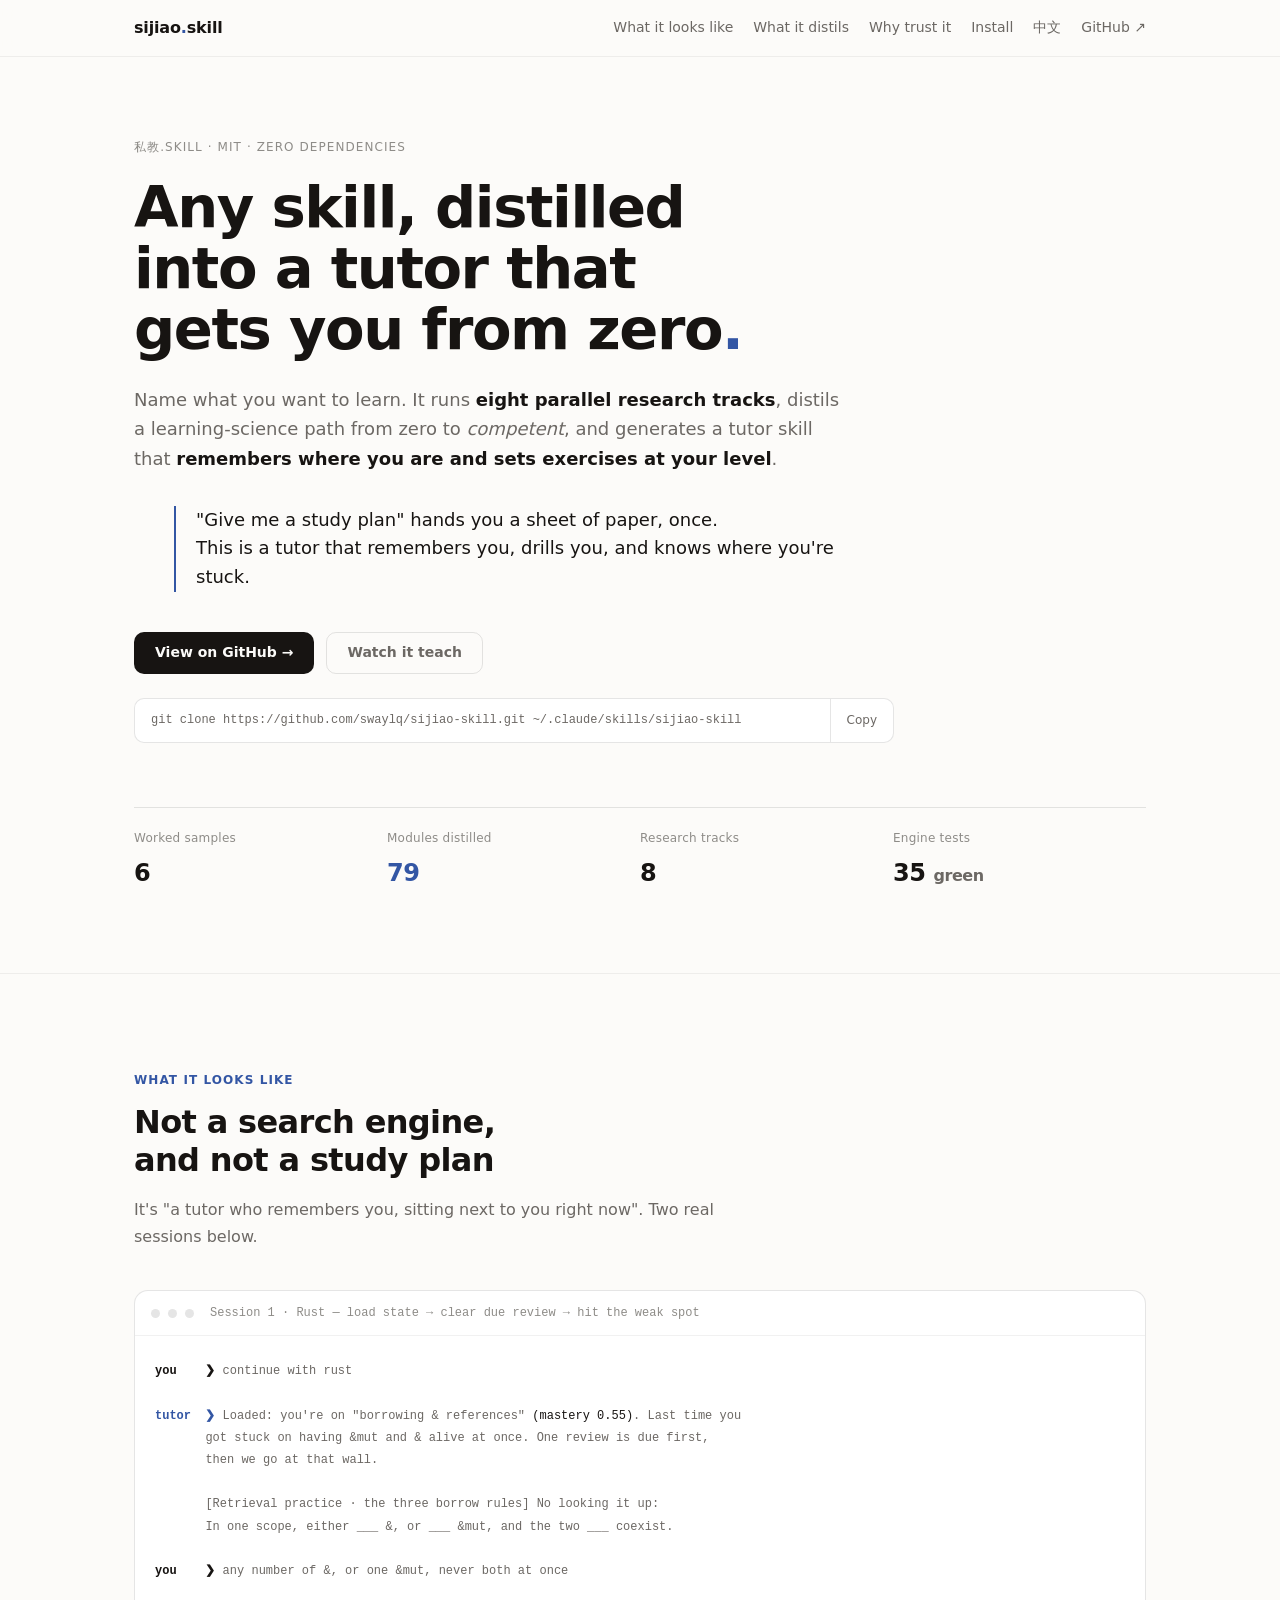
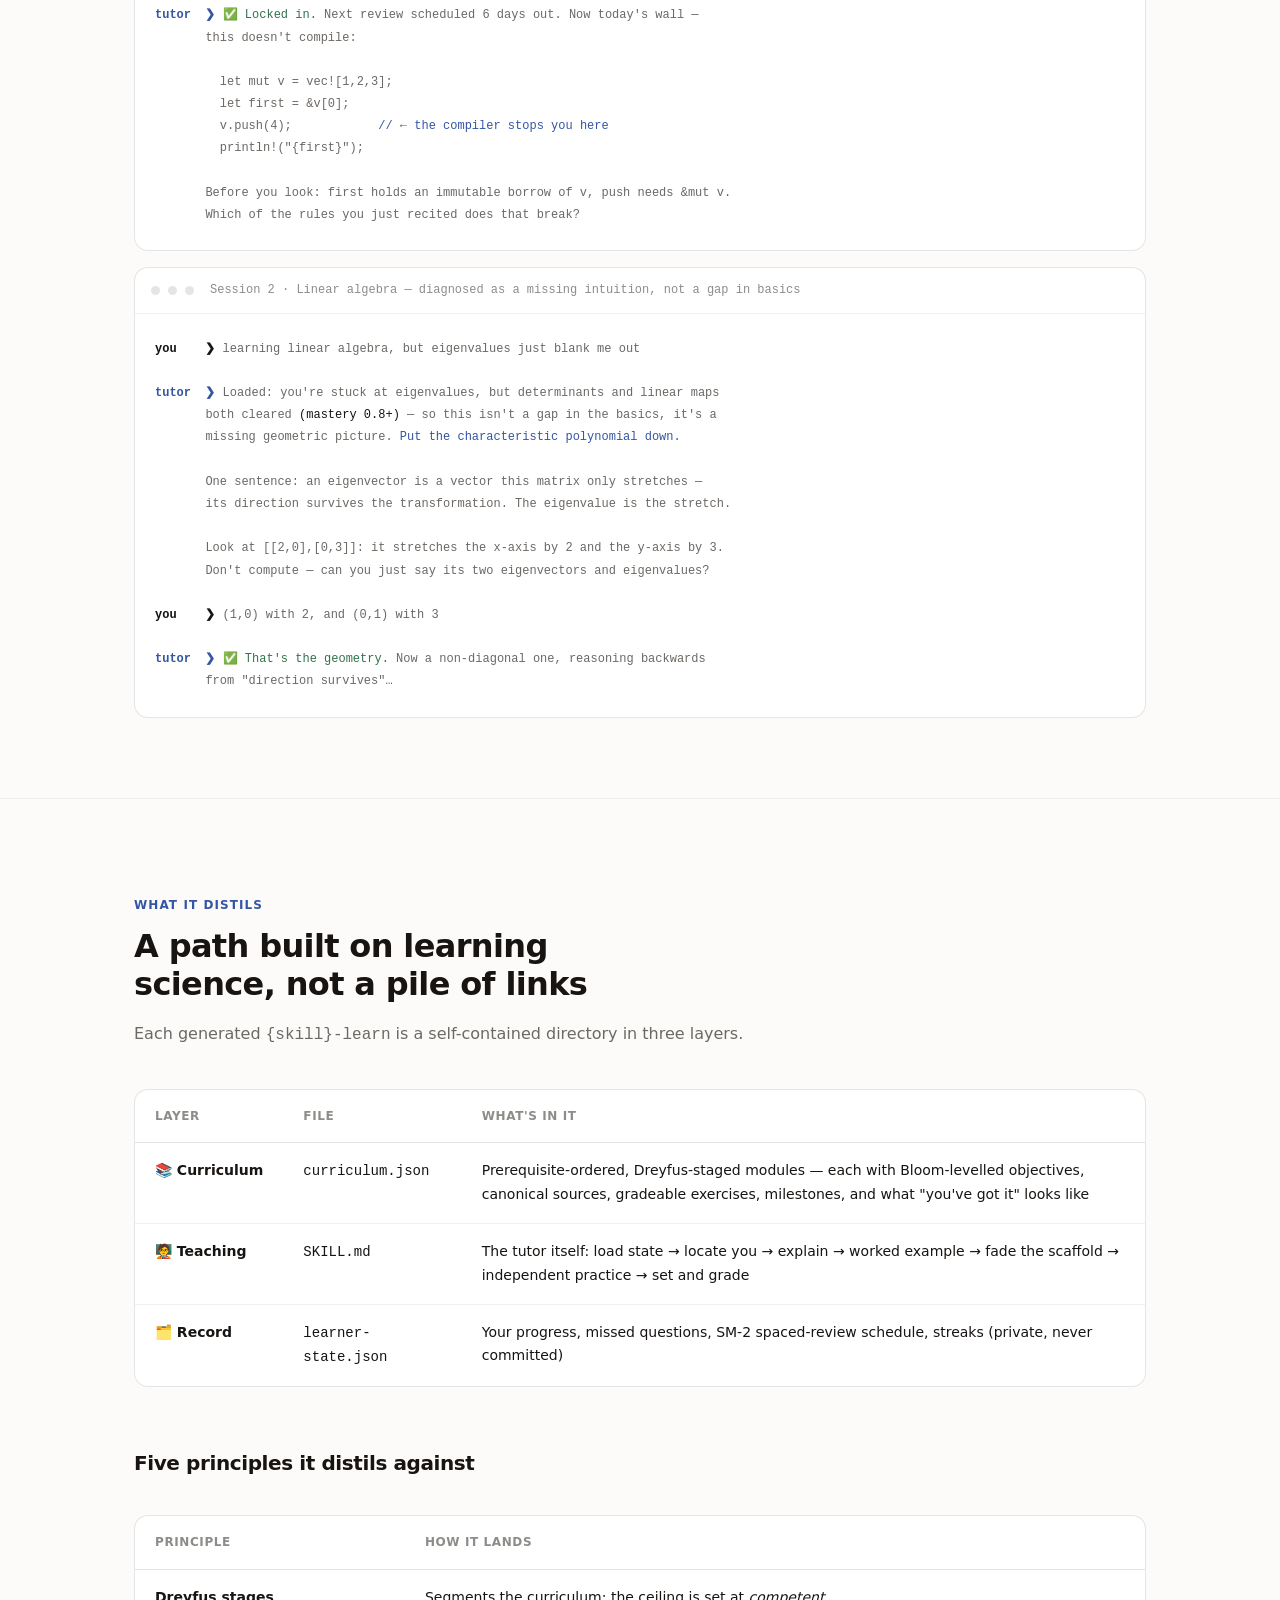
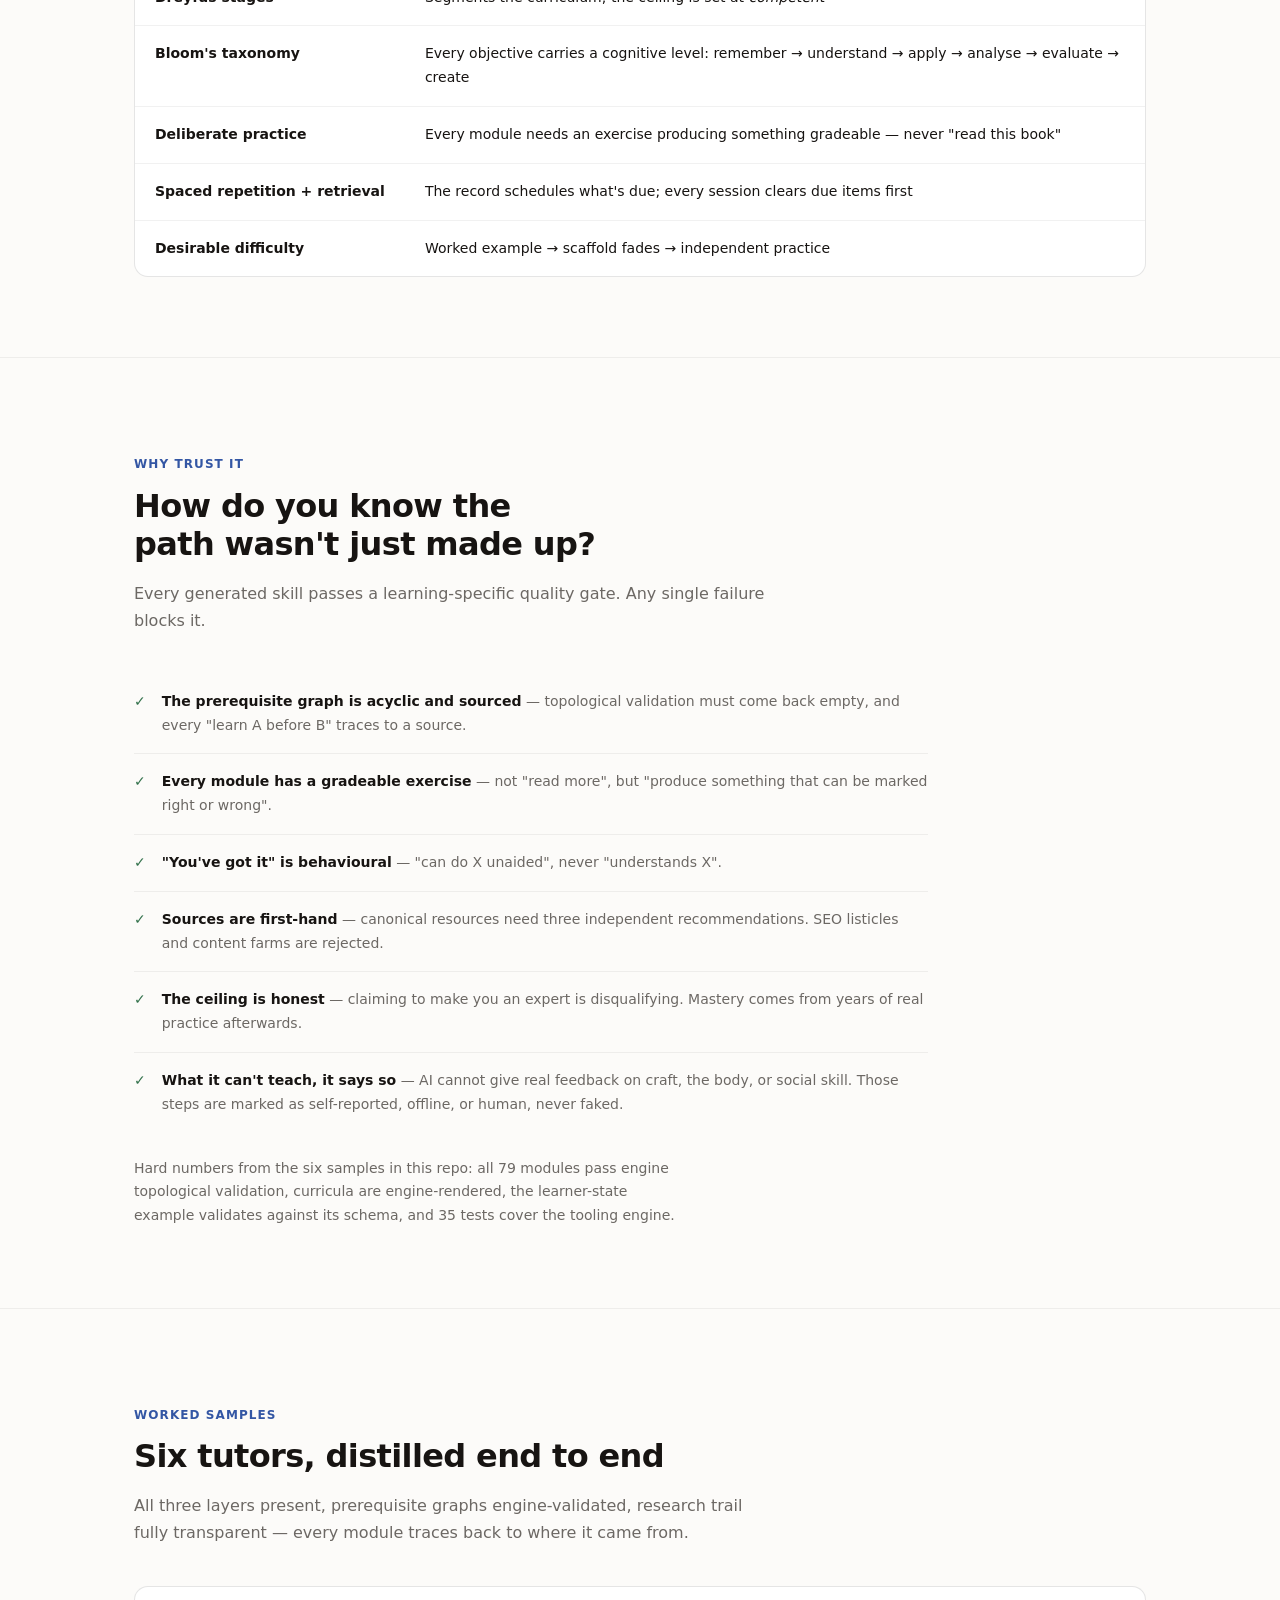
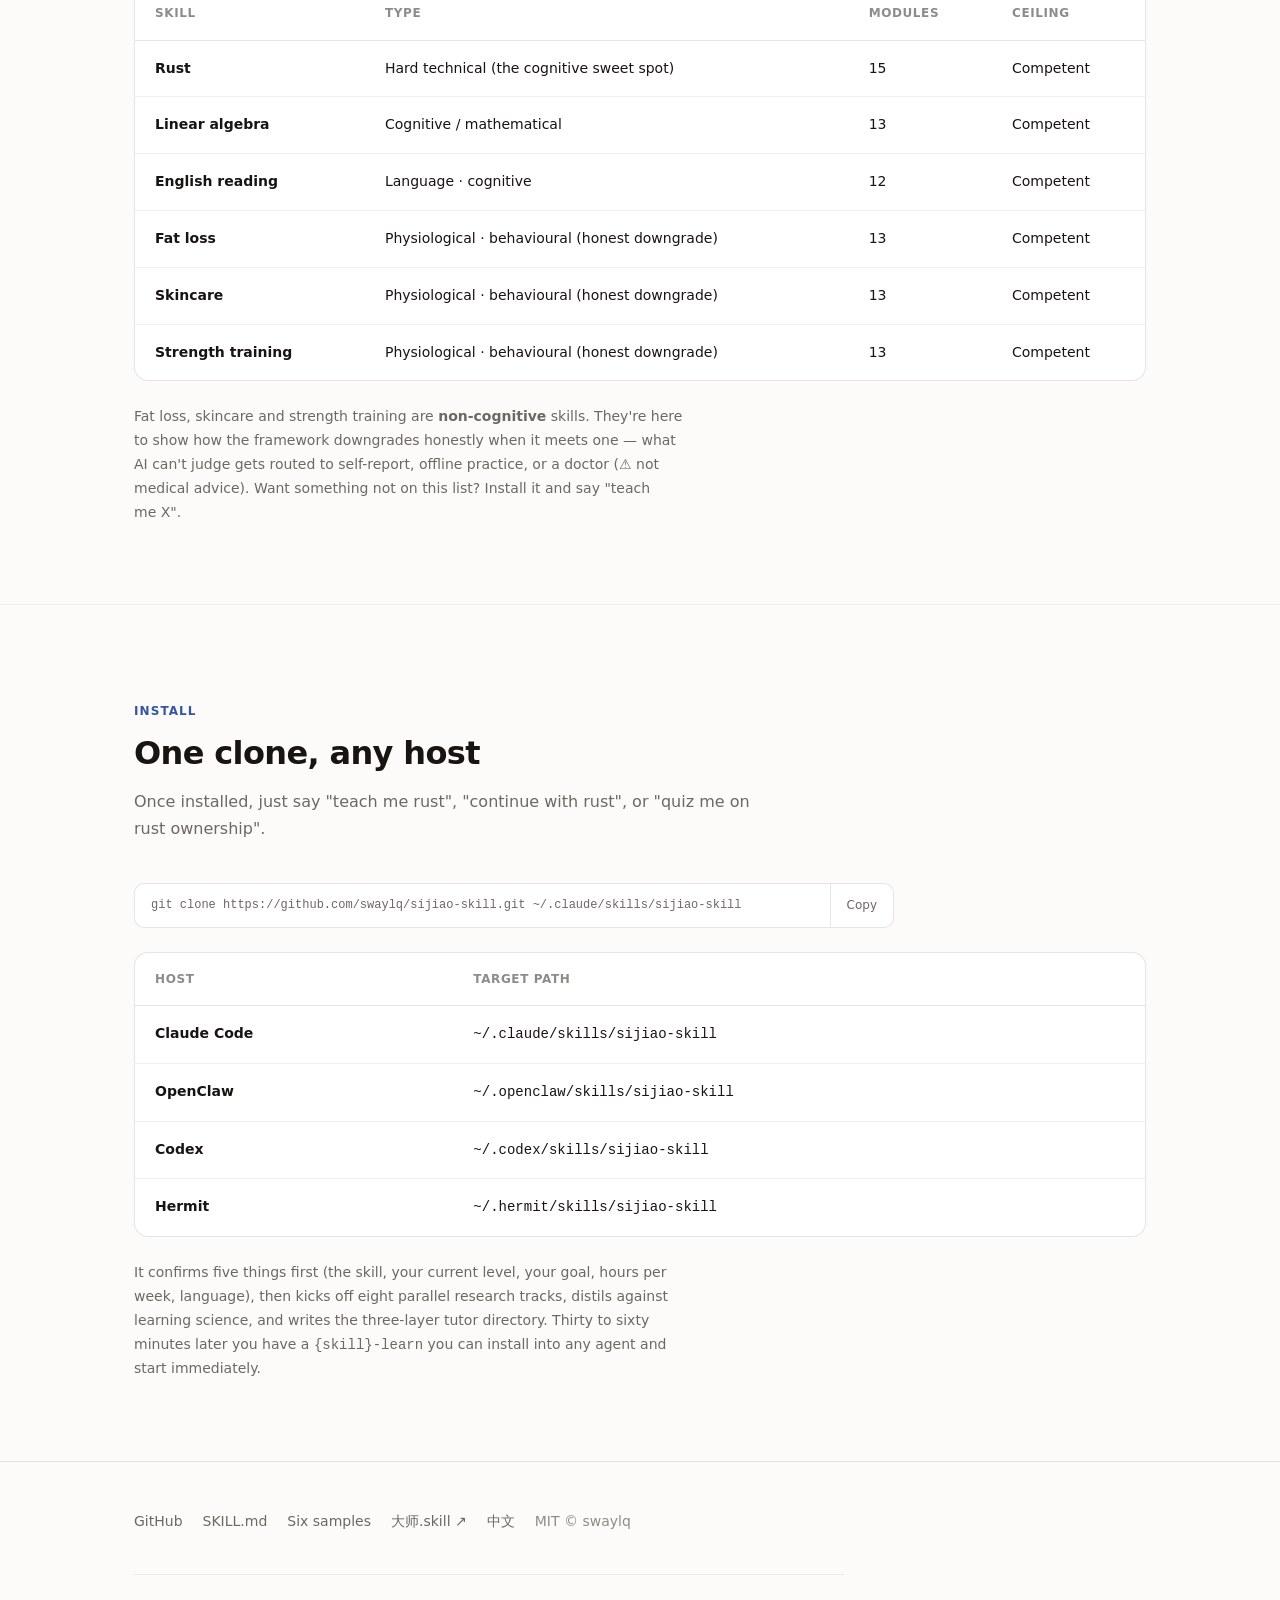
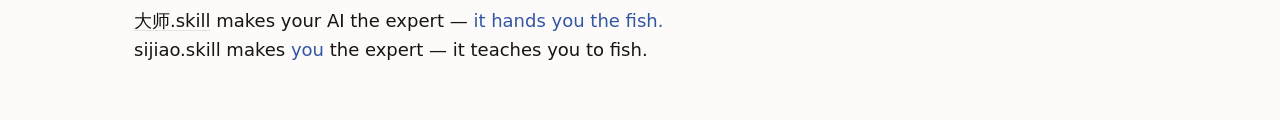
==== docs/en/index.html @ 7129c039 "site: bilingual landing page on GitHub Pages (docs/) 私教.skill had no site of its own — searching for" ====
<!doctype html>
<html lang="en">
<head>
<meta charset="utf-8">
<meta name="viewport" content="width=device-width, initial-scale=1">
<title>sijiao.skill (私教.skill) — distil any skill into a tutor that gets you from zero</title>
<meta name="description" content="sijiao.skill — name any skill you want to learn. It runs eight parallel research tracks, distils a learning-science path from zero to competent, and generates a stateful tutor skill that remembers where you are, sets and grades exercises at your level, and schedules spaced review. Claude Code / OpenClaw / Codex / Hermit. MIT, zero dependencies.">
<meta name="keywords" content="sijiao.skill,sijiao-skill,私教.skill,AI tutor,adaptive learning,spaced repetition,deliberate practice,learning path,Claude Code skill,agent skill">
<meta name="author" content="swaylq">
<meta name="theme-color" content="#fbfaf8" media="(prefers-color-scheme: light)">
<meta name="theme-color" content="#1b1a18" media="(prefers-color-scheme: dark)">
<link rel="canonical" href="https://swaylq.github.io/sijiao-skill/en/">
<link rel="alternate" hreflang="zh-Hans" href="https://swaylq.github.io/sijiao-skill/">
<link rel="alternate" hreflang="en" href="https://swaylq.github.io/sijiao-skill/en/">
<link rel="alternate" hreflang="x-default" href="https://swaylq.github.io/sijiao-skill/">
<meta property="og:type" content="website">
<meta property="og:locale" content="en_US">
<meta property="og:locale:alternate" content="zh_CN">
<meta property="og:site_name" content="sijiao.skill">
<meta property="og:title" content="sijiao.skill — distil any skill into a tutor that gets you from zero">
<meta property="og:description" content="Not a one-off study plan — a tutor that remembers where you are, grades you at your level, and schedules spaced review. Eight research tracks, learning-science distillation, ceiling honestly set at competent.">
<meta property="og:url" content="https://swaylq.github.io/sijiao-skill/en/">
<meta property="og:image" content="https://swaylq.github.io/sijiao-skill/assets/og.png">
<meta property="og:image:width" content="1200">
<meta property="og:image:height" content="630">
<meta name="twitter:card" content="summary_large_image">
<meta name="twitter:title" content="sijiao.skill — distil any skill into a tutor that gets you from zero">
<meta name="twitter:description" content="A stateful tutor that remembers you, grades at your level, and schedules spaced review.">
<meta name="twitter:image" content="https://swaylq.github.io/sijiao-skill/assets/og.png">
<link rel="icon" href="../assets/favicon.svg" type="image/svg+xml">
<link rel="stylesheet" href="../assets/site.css">
<script type="application/ld+json">
{
  "@context": "https://schema.org",
  "@graph": [
    {
      "@type": "SoftwareApplication",
      "name": "私教.skill",
      "alternateName": ["sijiao.skill", "sijiao-skill", "私教 skill"],
      "applicationCategory": "EducationalApplication",
      "operatingSystem": "macOS, Linux, Windows",
      "url": "https://swaylq.github.io/sijiao-skill/",
      "downloadUrl": "https://github.com/swaylq/sijiao-skill",
      "codeRepository": "https://github.com/swaylq/sijiao-skill",
      "programmingLanguage": ["Python", "Markdown"],
      "license": "https://opensource.org/licenses/MIT",
      "description": "输入任何想学的技能，跑 8 路调研、按学习科学蒸出一条从 0 到「胜任」的路径，生成一个有状态的私教 skill：记得你学到哪、按你水平出题批改、排间隔复习。",
      "author": { "@type": "Person", "name": "swaylq", "url": "https://github.com/swaylq" },
      "offers": { "@type": "Offer", "price": "0", "priceCurrency": "USD" }
    },
    {
      "@type": "FAQPage",
      "mainEntity": [
        {
          "@type": "Question",
          "name": "私教.skill 和让 ChatGPT 列个学习计划有什么区别？",
          "acceptedAnswer": { "@type": "Answer", "text": "学习计划是一张一次性的纸，发给你就结束了。私教.skill 生成的是一个有状态的目录：它记得你学到哪个模块、上次卡在哪、错过哪些题，按你当前水平出题并批改，还按 SM-2 算法排间隔复习。每次开课先清到期的复习项，再上新内容。" }
        },
        {
          "@type": "Question",
          "name": "它蒸出来的学习路径凭什么可信？",
          "acceptedAnswer": { "@type": "Answer", "text": "每个生成的 skill 都要过一套学习特化质检：先修图必须无环且每条依赖挂得到来源；每个模块必须有能判对错的练习，不能是「多看书」；「会了」的标志必须行为化；正典资源需要至少 3 处独立推荐，拒绝内容农场；天花板不准吹「成为专家」。" }
        },
        {
          "@type": "Question",
          "name": "能把我教到什么程度？",
          "acceptedAnswer": { "@type": "Answer", "text": "天花板诚实标在 Dreyfus 五段模型的「胜任」——能独立完成常规任务。精通和专家靠之后多年的真实实践，不是任何课程能给的。不告诉你局限的 skill 不值得信任。" }
        },
        {
          "@type": "Question",
          "name": "非认知技能（健身、护肤这种）也能教吗？",
          "acceptedAnswer": { "@type": "Answer", "text": "能，但会诚实降级。AI 给不了手艺、身体和社交上的真实反馈，这类环节会明确标注转为自报、线下或真人，不假装能批改。比如英语阅读的样本就明标「只管阅读，不含听说写」。" }
        },
        {
          "@type": "Question",
          "name": "支持哪些 agent？",
          "acceptedAnswer": { "@type": "Answer", "text": "任何读 SKILL.md 的 host，包括 Claude Code、OpenClaw、Codex、Hermit。生成出来的学习目录也能用 tools/install.py 装到指定 host。" }
        }
      ]
    }
  ]
}
</script>
</head>
<body>

<header class="topbar">
  <div class="shell topbar-in">
    <a class="wordmark" href="/sijiao-skill/en/">sijiao<span class="dot">.</span>skill</a>
    <nav class="topnav">
      <a class="hide-sm" href="#demo">What it looks like</a>
      <a class="hide-sm" href="#what">What it distils</a>
      <a class="hide-sm" href="#trust">Why trust it</a>
      <a href="#install">Install</a>
      <a href="../">中文</a>
      <a href="https://github.com/swaylq/sijiao-skill">GitHub ↗</a>
    </nav>
  </div>
</header>

<main>

  <section class="shell hero">
    <p class="eyebrow">私教.skill · MIT · zero dependencies</p>
    <h1>Any skill, distilled into a tutor that gets you from zero<span class="dot">.</span></h1>
    <p class="lede">
      Name what you want to learn. It runs <strong>eight parallel research tracks</strong>, distils a
      learning-science path from zero to <em>competent</em>, and generates a tutor skill that
      <strong>remembers where you are and sets exercises at your level</strong>.
    </p>

    <blockquote class="pull">
      "Give me a study plan" hands you a sheet of paper, once.<br>
      This is a tutor that remembers you, drills you, and knows where you're stuck.
    </blockquote>

    <div class="cta">
      <a class="btn btn-primary" href="https://github.com/swaylq/sijiao-skill">View on GitHub →</a>
      <a class="btn btn-ghost" href="#demo">Watch it teach</a>
    </div>

    <div class="copyline">
      <span class="scroll"><code id="install-cmd">git clone https://github.com/swaylq/sijiao-skill.git ~/.claude/skills/sijiao-skill</code></span>
      <button type="button" data-copy="#install-cmd">Copy</button>
    </div>

    <dl class="stats">
      <div class="stat"><dt>Worked samples</dt><dd>6</dd></div>
      <div class="stat"><dt>Modules distilled</dt><dd class="cut">79</dd></div>
      <div class="stat"><dt>Research tracks</dt><dd>8</dd></div>
      <div class="stat"><dt>Engine tests</dt><dd>35<span class="unit"> green</span></dd></div>
    </dl>
  </section>

  <section class="section" id="demo">
    <div class="shell">
      <div class="section-head">
        <p class="kicker">What it looks like</p>
        <h2>Not a search engine, and not a study plan</h2>
        <p>It's "a tutor who remembers you, sitting next to you right now". Two real sessions below.</p>
      </div>

      <div class="terminal">
        <div class="terminal-bar">
          <span class="lamp"></span><span class="lamp"></span><span class="lamp"></span>
          <span class="path">Session 1 · Rust — load state → clear due review → hit the weak spot</span>
        </div>
<pre><span class="u">you    ❯</span> continue with rust

<span class="a">tutor  ❯</span> Loaded: you're on "borrowing &amp; references" <span class="hi">(mastery 0.55)</span>. Last time you
       got stuck on having &amp;mut and &amp; alive at once. One review is due first,
       then we go at that wall.

       [Retrieval practice · the three borrow rules] No looking it up:
       In one scope, either ___ &amp;, or ___ &amp;mut, and the two ___ coexist.

<span class="u">you    ❯</span> any number of &amp;, or one &amp;mut, never both at once

<span class="a">tutor  ❯</span> <span class="keep">✅ Locked in.</span> Next review scheduled 6 days out. Now today's wall —
       this doesn't compile:

         let mut v = vec![1,2,3];
         let first = &amp;v[0];
         v.push(4);            <span class="cut">// ← the compiler stops you here</span>
         println!("{first}");

       Before you look: first holds an immutable borrow of v, push needs &amp;mut v.
       Which of the rules you just recited does that break?</pre>
      </div>

      <div class="terminal" style="margin-top:var(--s-4)">
        <div class="terminal-bar">
          <span class="lamp"></span><span class="lamp"></span><span class="lamp"></span>
          <span class="path">Session 2 · Linear algebra — diagnosed as a missing intuition, not a gap in basics</span>
        </div>
<pre><span class="u">you    ❯</span> learning linear algebra, but eigenvalues just blank me out

<span class="a">tutor  ❯</span> Loaded: you're stuck at eigenvalues, but determinants and linear maps
       both cleared <span class="hi">(mastery 0.8+)</span> — so this isn't a gap in the basics, it's a
       missing geometric picture. <span class="cut">Put the characteristic polynomial down.</span>

       One sentence: an eigenvector is a vector this matrix only stretches —
       its direction survives the transformation. The eigenvalue is the stretch.

       Look at [[2,0],[0,3]]: it stretches the x-axis by 2 and the y-axis by 3.
       Don't compute — can you just say its two eigenvectors and eigenvalues?

<span class="u">you    ❯</span> (1,0) with 2, and (0,1) with 3

<span class="a">tutor  ❯</span> <span class="keep">✅ That's the geometry.</span> Now a non-diagonal one, reasoning backwards
       from "direction survives"…</pre>
      </div>
    </div>
  </section>

  <section class="section" id="what">
    <div class="shell">
      <div class="section-head">
        <p class="kicker">What it distils</p>
        <h2>A path built on learning science, not a pile of links</h2>
        <p>Each generated <code>{skill}-learn</code> is a self-contained directory in three layers.</p>
      </div>

      <div class="table-wrap">
        <table>
          <thead><tr><th>Layer</th><th>File</th><th>What's in it</th></tr></thead>
          <tbody>
            <tr><td>📚 Curriculum</td><td><code>curriculum.json</code></td><td>Prerequisite-ordered, Dreyfus-staged modules — each with Bloom-levelled objectives, canonical sources, gradeable exercises, milestones, and what "you've got it" looks like</td></tr>
            <tr><td>🧑‍🏫 Teaching</td><td><code>SKILL.md</code></td><td>The tutor itself: load state → locate you → explain → worked example → fade the scaffold → independent practice → set and grade</td></tr>
            <tr><td>🗂️ Record</td><td><code>learner-state.json</code></td><td>Your progress, missed questions, SM-2 spaced-review schedule, streaks (private, never committed)</td></tr>
          </tbody>
        </table>
      </div>

      <div class="section-head" style="margin-top:var(--s-16)">
        <h2 style="font-size:var(--text-xl)">Five principles it distils against</h2>
      </div>
      <div class="table-wrap">
        <table>
          <thead><tr><th>Principle</th><th>How it lands</th></tr></thead>
          <tbody>
            <tr><td>Dreyfus stages</td><td>Segments the curriculum; the ceiling is set at <em>competent</em></td></tr>
            <tr><td>Bloom's taxonomy</td><td>Every objective carries a cognitive level: remember → understand → apply → analyse → evaluate → create</td></tr>
            <tr><td>Deliberate practice</td><td>Every module needs an exercise producing something gradeable — never "read this book"</td></tr>
            <tr><td>Spaced repetition + retrieval</td><td>The record schedules what's due; every session clears due items first</td></tr>
            <tr><td>Desirable difficulty</td><td>Worked example → scaffold fades → independent practice</td></tr>
          </tbody>
        </table>
      </div>
    </div>
  </section>

  <section class="section" id="trust">
    <div class="shell">
      <div class="section-head">
        <p class="kicker">Why trust it</p>
        <h2>How do you know the path wasn't just made up?</h2>
        <p>Every generated skill passes a learning-specific quality gate. Any single failure blocks it.</p>
      </div>
      <ul class="checks">
        <li><span class="tick">✓</span><span><b>The prerequisite graph is acyclic and sourced</b> — topological validation must come back empty, and every "learn A before B" traces to a source.</span></li>
        <li><span class="tick">✓</span><span><b>Every module has a gradeable exercise</b> — not "read more", but "produce something that can be marked right or wrong".</span></li>
        <li><span class="tick">✓</span><span><b>"You've got it" is behavioural</b> — "can do X unaided", never "understands X".</span></li>
        <li><span class="tick">✓</span><span><b>Sources are first-hand</b> — canonical resources need three independent recommendations. SEO listicles and content farms are rejected.</span></li>
        <li><span class="tick">✓</span><span><b>The ceiling is honest</b> — claiming to make you an expert is disqualifying. Mastery comes from years of real practice afterwards.</span></li>
        <li><span class="tick">✓</span><span><b>What it can't teach, it says so</b> — AI cannot give real feedback on craft, the body, or social skill. Those steps are marked as self-reported, offline, or human, never faked.</span></li>
      </ul>
      <p style="margin-top:var(--s-6);font-size:var(--text-sm);color:var(--ink-muted);max-width:var(--measure)">
        Hard numbers from the six samples in this repo: all 79 modules pass engine topological validation, curricula are engine-rendered, the learner-state example validates against its schema, and 35 tests cover the tooling engine.
      </p>
    </div>
  </section>

  <section class="section" id="samples">
    <div class="shell">
      <div class="section-head">
        <p class="kicker">Worked samples</p>
        <h2>Six tutors, distilled end to end</h2>
        <p>All three layers present, prerequisite graphs engine-validated, research trail fully transparent — every module traces back to where it came from.</p>
      </div>
      <div class="table-wrap">
        <table>
          <thead><tr><th>Skill</th><th>Type</th><th>Modules</th><th>Ceiling</th></tr></thead>
          <tbody>
            <tr><td>Rust</td><td>Hard technical (the cognitive sweet spot)</td><td>15</td><td>Competent</td></tr>
            <tr><td>Linear algebra</td><td>Cognitive / mathematical</td><td>13</td><td>Competent</td></tr>
            <tr><td>English reading</td><td>Language · cognitive</td><td>12</td><td>Competent</td></tr>
            <tr><td>Fat loss</td><td>Physiological · behavioural (honest downgrade)</td><td>13</td><td>Competent</td></tr>
            <tr><td>Skincare</td><td>Physiological · behavioural (honest downgrade)</td><td>13</td><td>Competent</td></tr>
            <tr><td>Strength training</td><td>Physiological · behavioural (honest downgrade)</td><td>13</td><td>Competent</td></tr>
          </tbody>
        </table>
      </div>
      <p style="margin-top:var(--s-6);font-size:var(--text-sm);color:var(--ink-muted);max-width:var(--measure)">
        Fat loss, skincare and strength training are <strong>non-cognitive</strong> skills. They're here to show how the framework downgrades honestly when it meets one — what AI can't judge gets routed to self-report, offline practice, or a doctor (⚠️ not medical advice).
        Want something not on this list? Install it and say "teach me X".
      </p>
    </div>
  </section>

  <section class="section" id="install">
    <div class="shell">
      <div class="section-head">
        <p class="kicker">Install</p>
        <h2>One clone, any host</h2>
        <p>Once installed, just say "teach me rust", "continue with rust", or "quiz me on rust ownership".</p>
      </div>

      <div class="copyline">
        <span class="scroll"><code id="install-cmd-2">git clone https://github.com/swaylq/sijiao-skill.git ~/.claude/skills/sijiao-skill</code></span>
        <button type="button" data-copy="#install-cmd-2">Copy</button>
      </div>

      <div class="table-wrap hosts">
        <table>
          <thead><tr><th>Host</th><th>Target path</th></tr></thead>
          <tbody>
            <tr><td>Claude Code</td><td><code>~/.claude/skills/sijiao-skill</code></td></tr>
            <tr><td>OpenClaw</td><td><code>~/.openclaw/skills/sijiao-skill</code></td></tr>
            <tr><td>Codex</td><td><code>~/.codex/skills/sijiao-skill</code></td></tr>
            <tr><td>Hermit</td><td><code>~/.hermit/skills/sijiao-skill</code></td></tr>
          </tbody>
        </table>
      </div>

      <p style="margin-top:var(--s-6);font-size:var(--text-sm);color:var(--ink-muted);max-width:var(--measure)">
        It confirms five things first (the skill, your current level, your goal, hours per week, language), then kicks off eight parallel research tracks, distils against learning science, and writes the three-layer tutor directory. Thirty to sixty minutes later you have a <code>{skill}-learn</code> you can install into any agent and start immediately.
      </p>
    </div>
  </section>

</main>

<footer class="foot">
  <div class="shell">
    <div class="foot-line">
      <a href="https://github.com/swaylq/sijiao-skill">GitHub</a>
      <a href="https://github.com/swaylq/sijiao-skill/blob/main/SKILL.md">SKILL.md</a>
      <a href="https://github.com/swaylq/sijiao-skill/tree/main/prototypes">Six samples</a>
      <a href="https://master-skill.org/">大师.skill ↗</a>
      <a href="../">中文</a>
      <span style="color:var(--ink-faint)">MIT © <a href="https://github.com/swaylq">swaylq</a></span>
    </div>
    <p class="closing">
      <a href="https://master-skill.org/">大师.skill</a> makes your AI the expert — <em>it hands you the fish.</em><br>
      sijiao.skill makes <em>you</em> the expert — it teaches you to fish.
    </p>
  </div>
</footer>

<script>
document.querySelectorAll('[data-copy]').forEach(function (btn) {
  btn.addEventListener('click', function () {
    var text = document.querySelector(btn.dataset.copy).textContent.trim();
    navigator.clipboard.writeText(text).then(function () {
      var old = btn.textContent;
      btn.textContent = 'Copied';
      setTimeout(function () { btn.textContent = old; }, 1600);
    });
  });
});
</script>

</body>
</html>
---- docs/assets/site.css ----
/* 私教.skill — design tokens
   Same quiet-monochrome system as the rest of the family: warm paper
   neutrals, hairline rules, near-flat surfaces, generous negative space.
   One accent only — a scholarly ink indigo, spent where the tutor marks
   your progress: a correct answer, a mastery number, a milestone. */

:root {
  /* type */
  --font-sans: ui-sans-serif, system-ui, -apple-system, "Segoe UI", Roboto,
    "Helvetica Neue", Arial, "PingFang SC", "Hiragino Sans GB",
    "Microsoft YaHei", "Noto Sans SC", sans-serif;
  --font-mono: ui-monospace, "SF Mono", "JetBrains Mono", Menlo, Consolas,
    "PingFang SC", monospace;

  --text-xs: 0.75rem;
  --text-sm: 0.875rem;
  --text-base: 1rem;
  --text-lg: 1.125rem;
  --text-xl: 1.25rem;
  --text-2xl: 1.5rem;
  --text-3xl: 1.875rem;
  --text-4xl: 2.25rem;

  /* space — 4px rhythm */
  --s-1: 4px;  --s-2: 8px;  --s-3: 12px; --s-4: 16px;
  --s-5: 20px; --s-6: 24px; --s-8: 32px; --s-10: 40px;
  --s-12: 48px; --s-16: 64px; --s-20: 80px; --s-24: 96px;

  /* color — warm paper neutrals (chroma 0.003 @ hue 85) + one vermilion */
  --paper:      oklch(0.988 0.003 85);
  --surface:    oklch(1 0 0);
  --sunken:     oklch(0.965 0.004 85);
  --ink:        oklch(0.195 0.006 70);
  --ink-muted:  oklch(0.520 0.008 70);
  --ink-faint:  oklch(0.640 0.006 70);
  --rule:       oklch(0.195 0.006 70 / 11%);
  --rule-soft:  oklch(0.195 0.006 70 / 6%);
  --mark:       oklch(0.470 0.132 264);  /* 靛 — the tutor's mark */
  --mark-soft:  oklch(0.470 0.132 264 / 10%);
  --keep:       oklch(0.500 0.090 155);

  --radius: 10px;
  --radius-sm: 6px;
  --radius-lg: 14px;

  --ease: cubic-bezier(0, 0, 0.2, 1);
  --dur: 160ms;

  --measure: 62ch;
  --shell: 1060px;
}

@media (prefers-color-scheme: dark) {
  :root {
    --paper:      oklch(0.165 0.004 70);
    --surface:    oklch(0.205 0.004 70);
    --sunken:     oklch(0.190 0.004 70);
    --ink:        oklch(0.965 0.003 85);
    --ink-muted:  oklch(0.700 0.006 80);
    --ink-faint:  oklch(0.590 0.006 80);
    --rule:       oklch(1 0 0 / 11%);
    --rule-soft:  oklch(1 0 0 / 6%);
    --mark:       oklch(0.720 0.110 264);
    --mark-soft:  oklch(0.720 0.110 264 / 14%);
    --keep:       oklch(0.660 0.090 155);
  }
}

*, *::before, *::after { box-sizing: border-box; }
* { transition-timing-function: var(--ease); }

html { -webkit-text-size-adjust: 100%; scroll-behavior: smooth; }

body {
  margin: 0;
  background: var(--paper);
  color: var(--ink);
  font-family: var(--font-sans);
  font-size: var(--text-base);
  line-height: 1.7;
  -webkit-font-smoothing: antialiased;
  text-rendering: optimizeLegibility;
}

::selection { background: var(--mark-soft); color: var(--ink); }

a { color: inherit; text-decoration-color: var(--rule); text-underline-offset: 3px; }
a:hover { text-decoration-color: currentColor; }

:focus-visible {
  outline: 2px solid var(--mark);
  outline-offset: 3px;
  border-radius: var(--radius-sm);
}

h1, h2, h3 { text-wrap: balance; margin: 0; font-weight: 650; }
p { text-wrap: pretty; margin: 0; }

code, kbd, samp, pre { font-family: var(--font-mono); }

.shell { max-width: var(--shell); margin-inline: auto; padding-inline: var(--s-6); }

/* ── chrome ─────────────────────────────────────────────── */

.topbar {
  position: sticky; top: 0; z-index: 20;
  background: color-mix(in oklab, var(--paper) 88%, transparent);
  backdrop-filter: saturate(1.4) blur(10px);
  border-bottom: 1px solid var(--rule-soft);
}
.topbar-in {
  display: flex; align-items: center; gap: var(--s-6);
  height: 56px;
}
.wordmark {
  font-weight: 700; letter-spacing: -0.01em; font-size: var(--text-base);
  text-decoration: none; white-space: nowrap;
}
.wordmark .dot { color: var(--mark); }
.topnav { margin-left: auto; display: flex; align-items: center; gap: var(--s-5); }
.topnav a {
  font-size: var(--text-sm); color: var(--ink-muted); text-decoration: none;
  transition: color var(--dur);
}
.topnav a:hover { color: var(--ink); }
@media (max-width: 700px) { .topnav .hide-sm { display: none; } }

/* ── hero ───────────────────────────────────────────────── */

.hero { padding-block: var(--s-20) var(--s-16); }
.eyebrow {
  font-size: var(--text-xs); letter-spacing: 0.09em; text-transform: uppercase;
  color: var(--ink-faint); font-weight: 500; margin-bottom: var(--s-5);
}
.hero h1 {
  font-size: clamp(2.25rem, 1.4rem + 3.6vw, 3.6rem);
  line-height: 1.06; letter-spacing: -0.025em; font-weight: 750;
  max-width: 18ch;
}
.hero h1 .dot { color: var(--mark); }
.hero .lede {
  margin-top: var(--s-6); max-width: var(--measure);
  font-size: var(--text-lg); color: var(--ink-muted); line-height: 1.65;
}
.hero .lede strong { color: var(--ink); font-weight: 600; }

.pull {
  margin-top: var(--s-8); padding-left: var(--s-5);
  border-left: 2px solid var(--mark);
  max-width: var(--measure);
  font-size: var(--text-lg); line-height: 1.6;
}

.cta { margin-top: var(--s-10); display: flex; flex-wrap: wrap; gap: var(--s-3); align-items: center; }

.btn {
  display: inline-flex; align-items: center; gap: var(--s-2);
  height: 42px; padding-inline: var(--s-5);
  border-radius: var(--radius); border: 1px solid transparent;
  font-size: var(--text-sm); font-weight: 550; text-decoration: none;
  transition: transform var(--dur), background-color var(--dur), border-color var(--dur), color var(--dur);
}
.btn-primary { background: var(--ink); color: var(--paper); }
.btn-primary:hover { background: color-mix(in oklab, var(--ink) 88%, var(--mark)); }
.btn-primary:active { transform: translateY(1px); }
.btn-ghost { border-color: var(--rule); color: var(--ink-muted); }
.btn-ghost:hover { border-color: var(--ink-faint); color: var(--ink); }
.btn-ghost:active { transform: translateY(1px); }

.copyline {
  margin-top: var(--s-6);
  display: flex; align-items: stretch; max-width: 760px;
  border: 1px solid var(--rule); border-radius: var(--radius);
  background: var(--surface); overflow: hidden;
}
.copyline .scroll {
  flex: 1; min-width: 0; position: relative;
  /* fades the right edge so a clipped command reads as scrollable, not broken */
  -webkit-mask-image: linear-gradient(to right, #000 calc(100% - 28px), transparent 100%);
          mask-image: linear-gradient(to right, #000 calc(100% - 28px), transparent 100%);
}
.copyline code {
  display: block; padding: var(--s-3) var(--s-4);
  font-size: var(--text-xs); line-height: 1.6; color: var(--ink-muted);
  overflow-x: auto; white-space: nowrap; scrollbar-width: none;
}
.copyline code::-webkit-scrollbar { display: none; }
.copyline button {
  flex: none; border: 0; border-left: 1px solid var(--rule);
  background: transparent; color: var(--ink-muted);
  font: inherit; font-size: var(--text-xs); padding-inline: var(--s-4);
  cursor: pointer; transition: background-color var(--dur), color var(--dur);
}
.copyline button:hover { background: var(--sunken); color: var(--ink); }

/* stat strip */
.stats {
  margin-top: var(--s-16);
  display: grid; grid-template-columns: repeat(4, minmax(0, 1fr));
  border-top: 1px solid var(--rule);
}
.stat { padding-top: var(--s-5); padding-right: var(--s-4); }
.stat dt { font-size: var(--text-xs); color: var(--ink-faint); letter-spacing: 0.02em; }
.stat dd {
  margin: var(--s-1) 0 0; font-size: var(--text-2xl); font-weight: 650;
  letter-spacing: -0.02em; font-variant-numeric: tabular-nums;
}
.stat dd .unit { font-size: var(--text-base); font-weight: 550; color: var(--ink-muted); margin-left: 3px; }
.stat .cut { color: var(--mark); }
@media (max-width: 720px) {
  .stats { grid-template-columns: repeat(2, minmax(0, 1fr)); row-gap: var(--s-6); }
}

/* ── sections ───────────────────────────────────────────── */

.section { padding-block: var(--s-20); border-top: 1px solid var(--rule-soft); }
.section-head { max-width: var(--measure); margin-bottom: var(--s-10); }
.section-head .kicker {
  font-size: var(--text-xs); letter-spacing: 0.09em; text-transform: uppercase;
  color: var(--mark); font-weight: 600; margin-bottom: var(--s-3);
}
.section-head h2 {
  font-size: clamp(1.5rem, 1.1rem + 1.4vw, 2rem);
  line-height: 1.2; letter-spacing: -0.02em;
}
.section-head p { margin-top: var(--s-4); color: var(--ink-muted); }

.cards { display: grid; gap: var(--s-4); grid-template-columns: repeat(3, minmax(0, 1fr)); }
@media (max-width: 860px) { .cards { grid-template-columns: 1fr; } }
.card {
  padding: var(--s-6);
  border: 1px solid var(--rule); border-radius: var(--radius-lg);
  background: var(--surface);
}
.card h3 { font-size: var(--text-base); letter-spacing: -0.01em; }
.card p { margin-top: var(--s-3); font-size: var(--text-sm); color: var(--ink-muted); }

/* terminal */
.terminal {
  border: 1px solid var(--rule); border-radius: var(--radius-lg);
  background: var(--surface); overflow: hidden;
}
.terminal-bar {
  display: flex; align-items: center; gap: var(--s-2);
  padding: var(--s-3) var(--s-4);
  border-bottom: 1px solid var(--rule-soft);
  font-size: var(--text-xs); color: var(--ink-faint);
}
.terminal-bar .lamp {
  width: 9px; height: 9px; border-radius: 50%;
  background: var(--rule); flex: none;
}
.terminal-bar .path { margin-left: var(--s-2); font-family: var(--font-mono); }
.terminal pre {
  margin: 0; padding: var(--s-6) var(--s-5);
  font-size: var(--text-xs); line-height: 1.85;
  overflow-x: auto; color: var(--ink-muted);
  tab-size: 2;
}
.terminal .u { color: var(--ink); font-weight: 600; }
.terminal .a { color: var(--mark); font-weight: 600; }
.terminal .hi { color: var(--ink); }
.terminal .cut { color: var(--mark); }
.terminal .keep { color: var(--keep); }

/* tables */
.table-wrap { overflow-x: auto; border: 1px solid var(--rule); border-radius: var(--radius-lg); background: var(--surface); }
table { width: 100%; border-collapse: collapse; font-size: var(--text-sm); }
thead th {
  text-align: left; font-weight: 550; color: var(--ink-faint);
  font-size: var(--text-xs); letter-spacing: 0.05em; text-transform: uppercase;
  padding: var(--s-4) var(--s-5); border-bottom: 1px solid var(--rule);
  white-space: nowrap;
}
tbody td { padding: var(--s-4) var(--s-5); border-bottom: 1px solid var(--rule-soft); vertical-align: top; }
tbody tr:last-child td { border-bottom: 0; }
tbody td:first-child { font-weight: 600; white-space: nowrap; }
tbody td.verdict { color: var(--mark); }

/* the five questions */
.asks { display: grid; gap: var(--s-3); grid-template-columns: repeat(5, minmax(0, 1fr)); margin-top: var(--s-6); }
@media (max-width: 900px) { .asks { grid-template-columns: repeat(2, minmax(0, 1fr)); } }
.ask {
  padding: var(--s-4); border-radius: var(--radius);
  background: var(--sunken); font-size: var(--text-sm); line-height: 1.55;
}
.ask span { display: block; font-family: var(--font-mono); font-size: var(--text-xs); color: var(--ink-faint); margin-bottom: var(--s-2); }

/* checklist */
.checks { list-style: none; margin: 0; padding: 0; max-width: 78ch; }
.checks li {
  display: flex; gap: var(--s-4); padding-block: var(--s-4);
  border-bottom: 1px solid var(--rule-soft); font-size: var(--text-sm);
  color: var(--ink-muted);
}
.checks li:last-child { border-bottom: 0; }
.checks b { color: var(--ink); font-weight: 600; white-space: nowrap; }
.checks .tick { color: var(--keep); flex: none; font-weight: 700; }

/* install */
.hosts { margin-top: var(--s-6); }

/* footer */
.foot {
  border-top: 1px solid var(--rule); padding-block: var(--s-12) var(--s-16);
  font-size: var(--text-sm); color: var(--ink-muted);
}
.foot-line { display: flex; flex-wrap: wrap; gap: var(--s-5); align-items: center; }
.foot-line a { text-decoration: none; }
.foot-line a:hover { color: var(--ink); }
.foot .closing {
  margin-top: var(--s-10); padding-top: var(--s-8);
  border-top: 1px solid var(--rule-soft);
  font-size: var(--text-lg); color: var(--ink); max-width: var(--measure);
  line-height: 1.6;
}
.foot .closing em { font-style: normal; color: var(--mark); }

@media (prefers-reduced-motion: reduce) {
  html { scroll-behavior: auto; }
  *, *::before, *::after { animation-duration: .01ms !important; transition-duration: .01ms !important; }
}
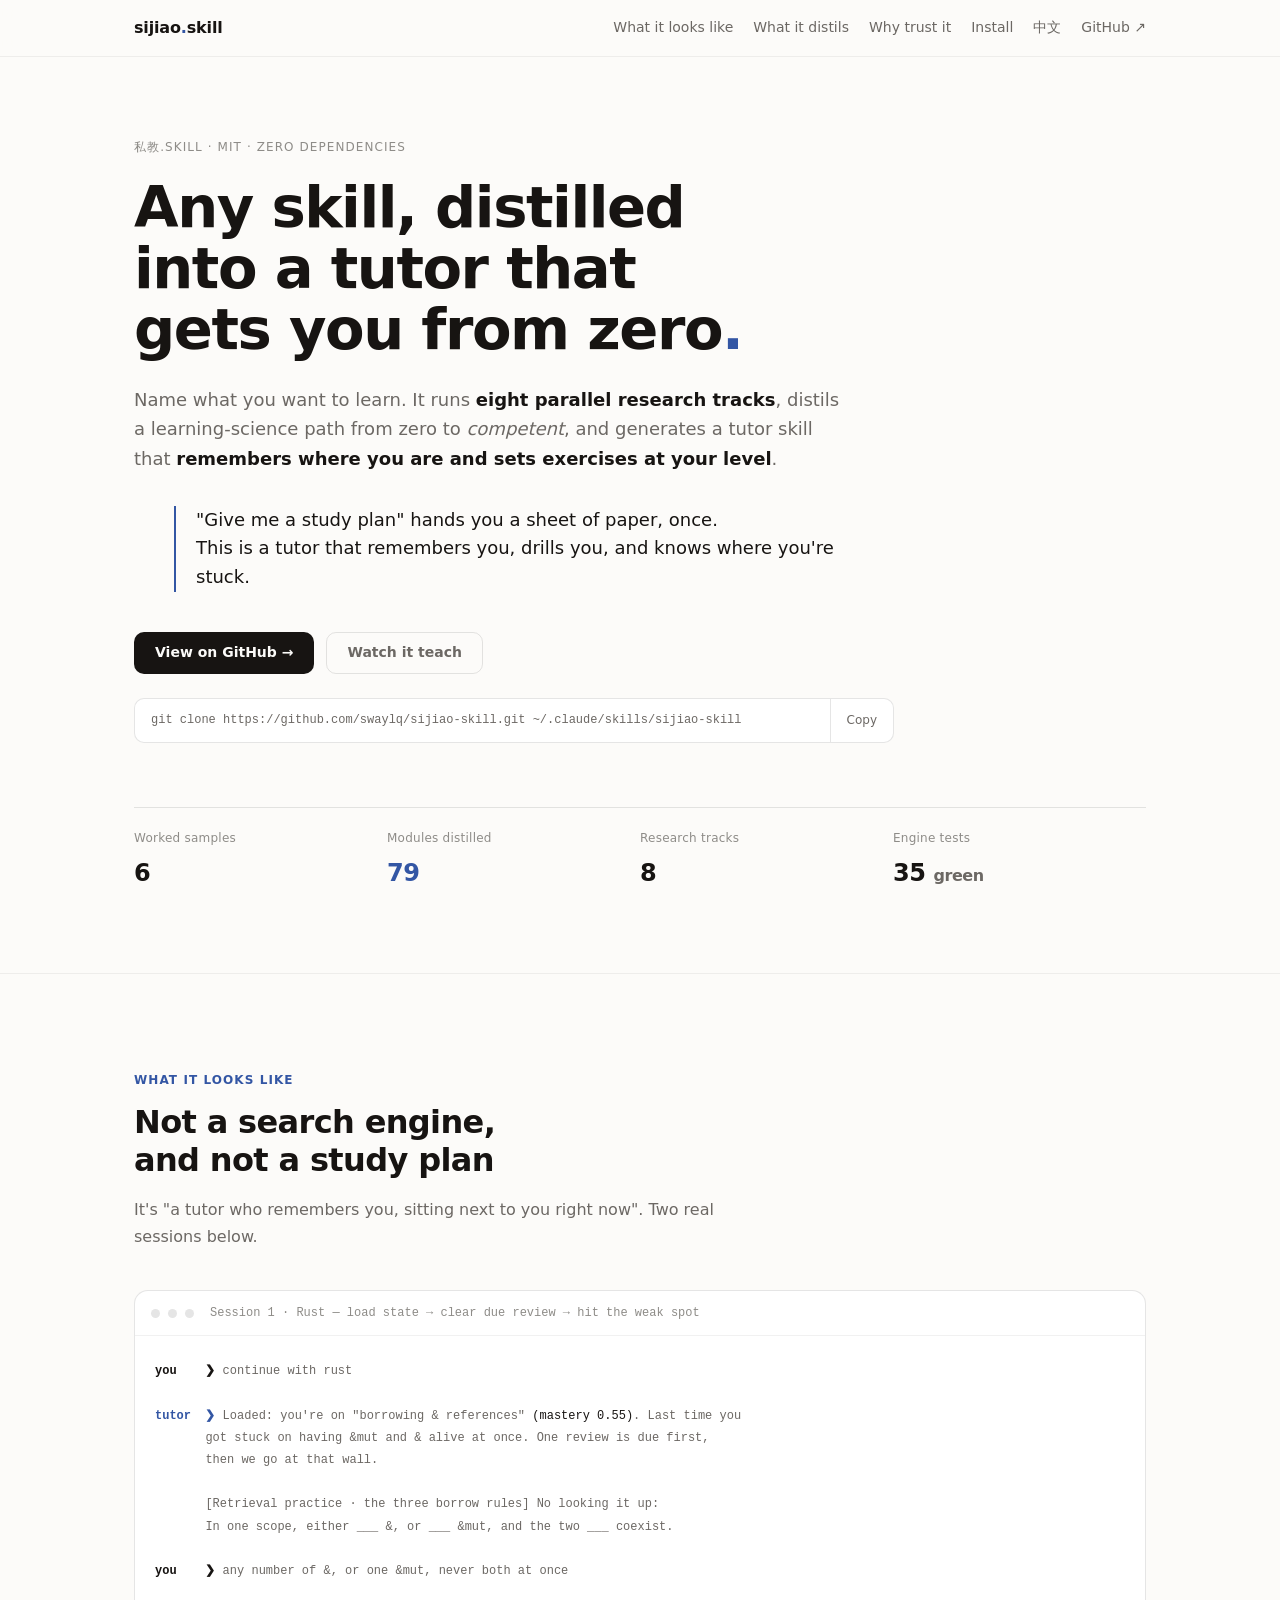
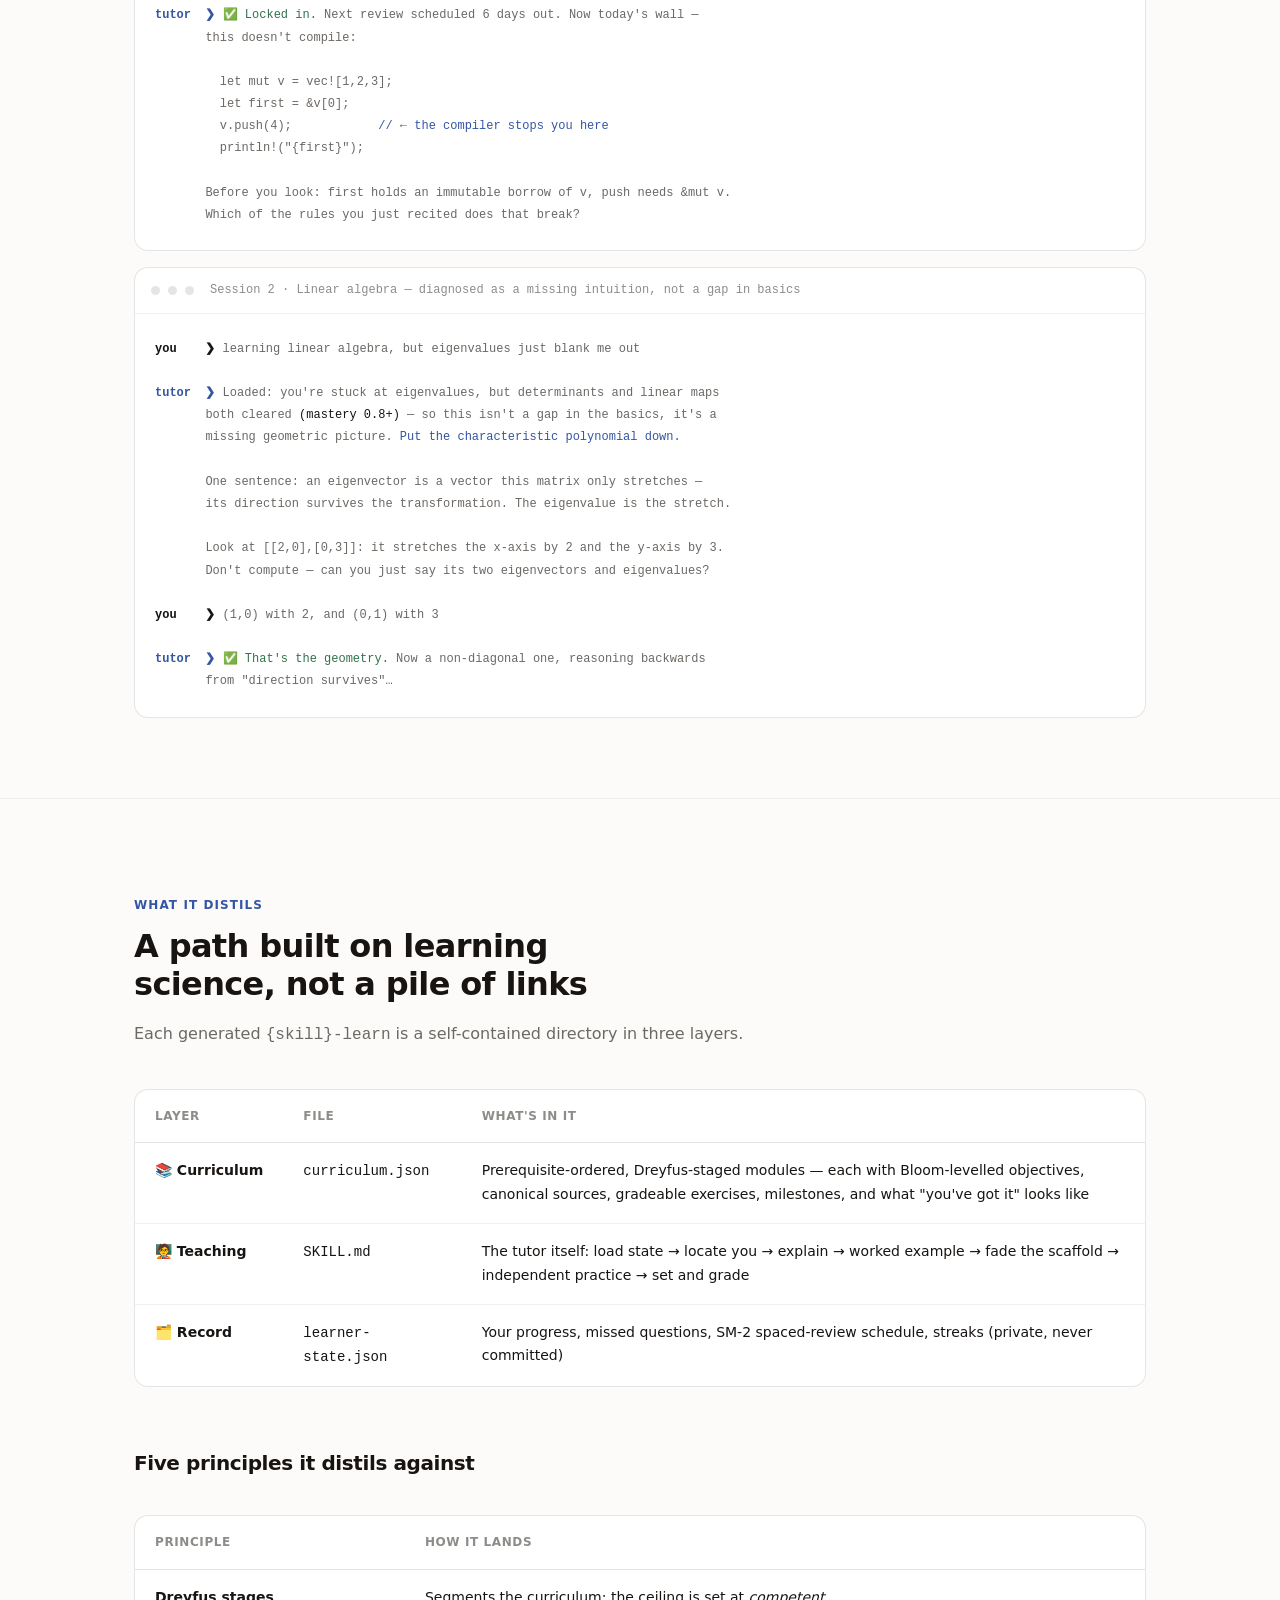
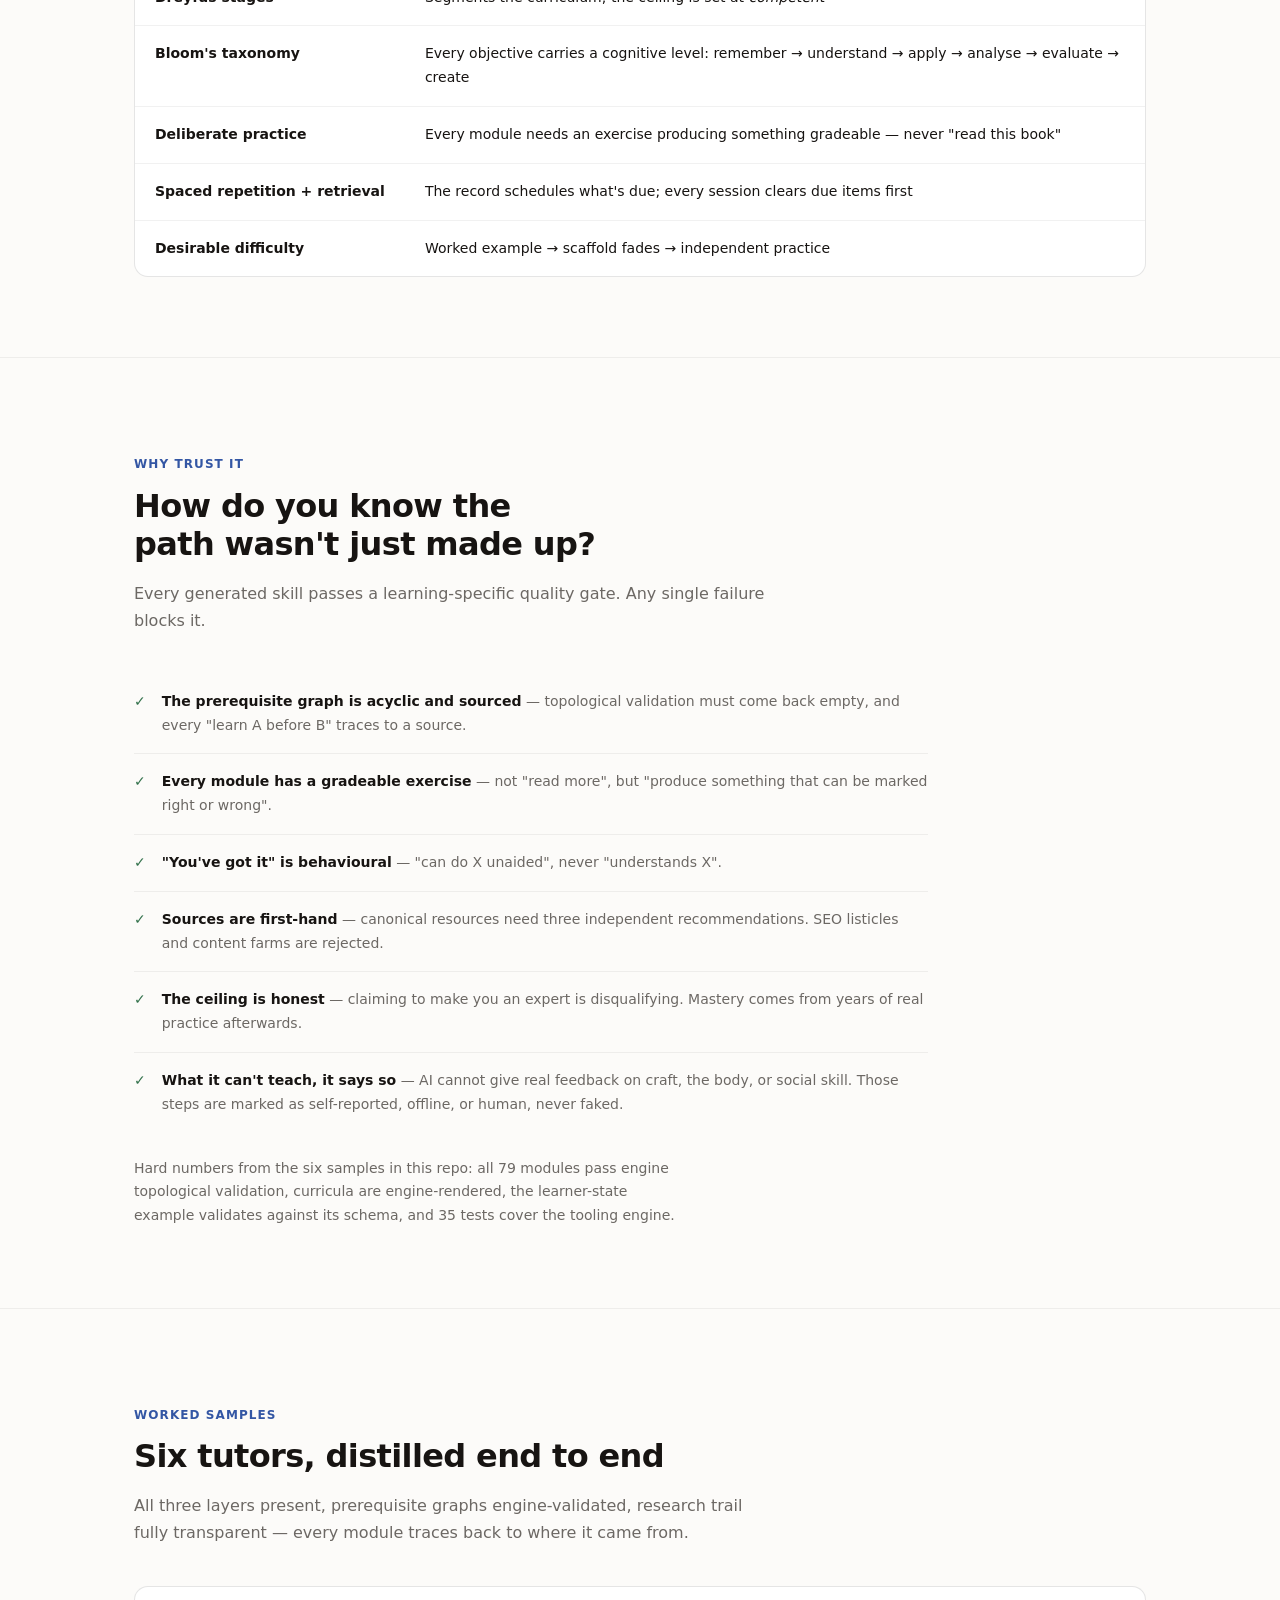
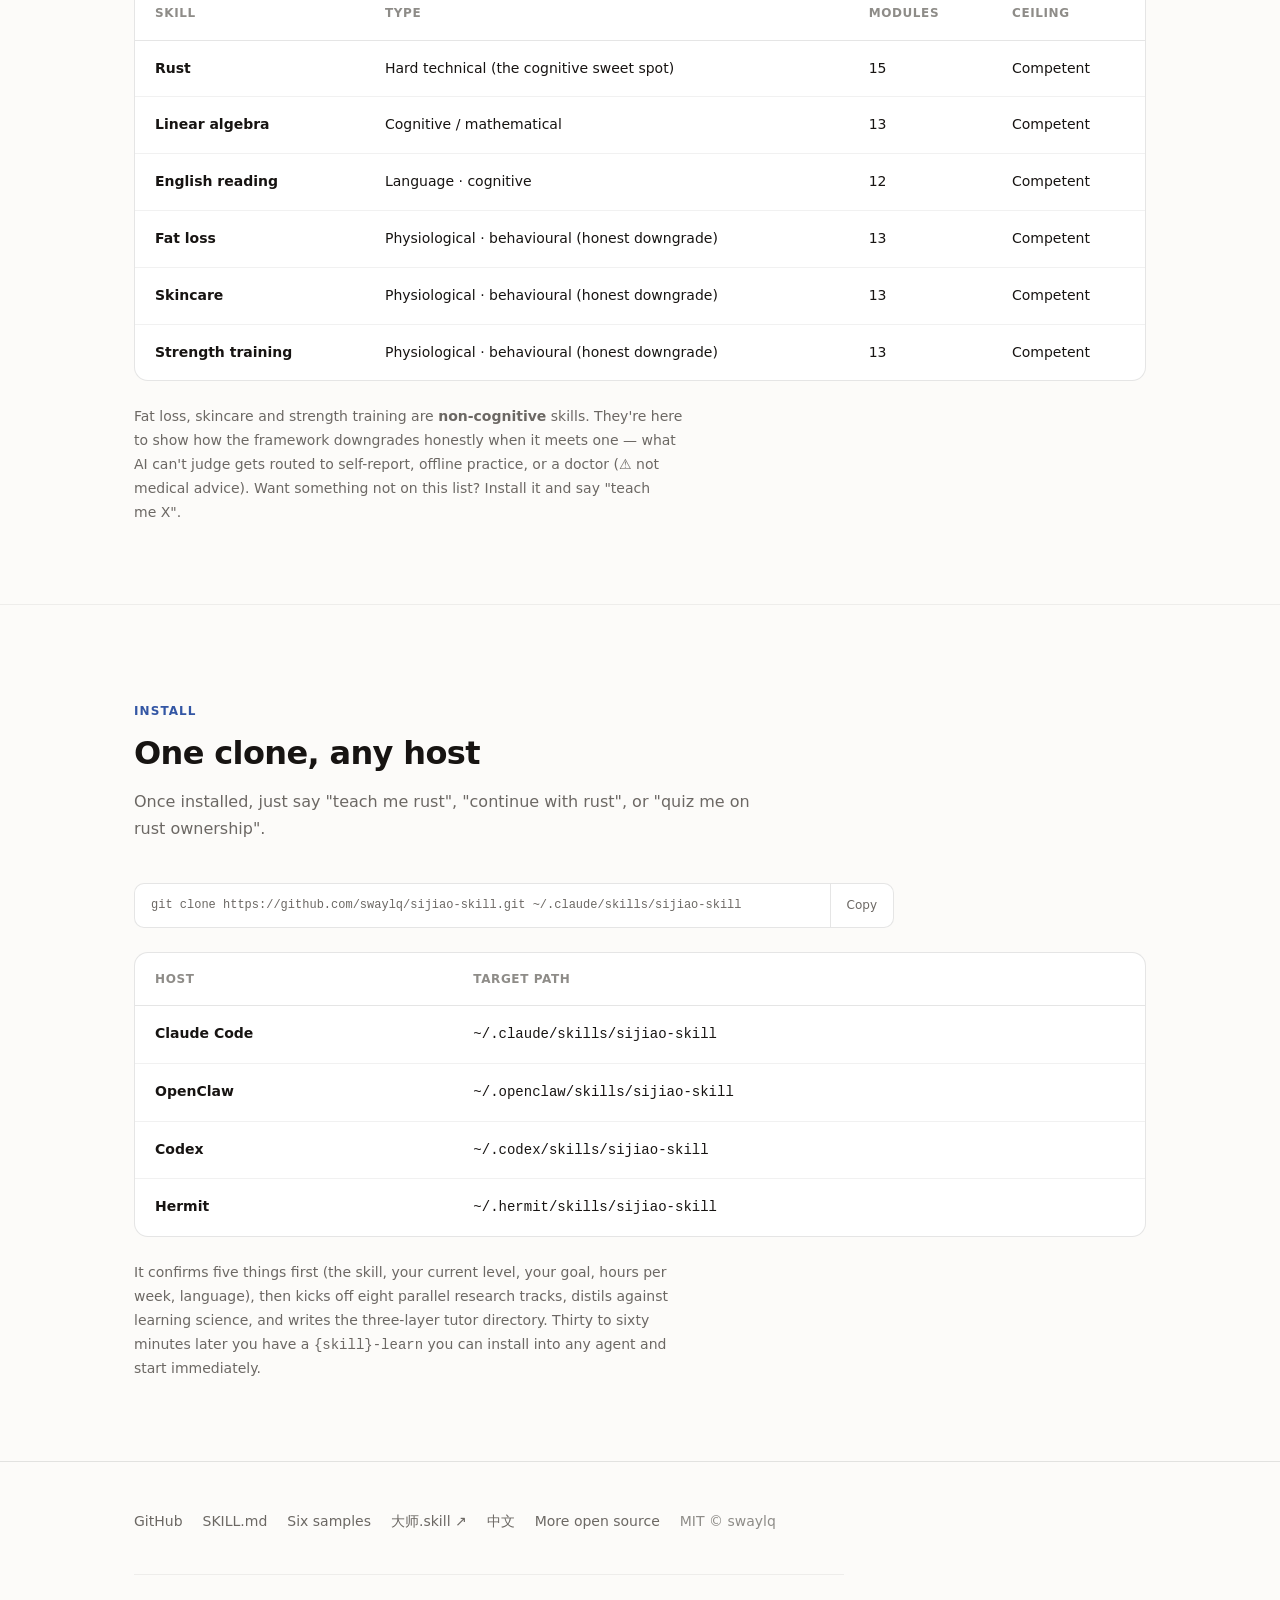
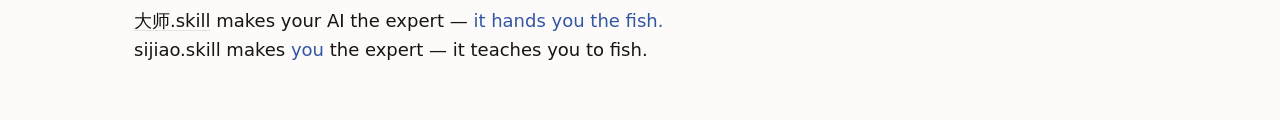
==== commit ea51a330: "site: link the swaylq.github.io index from the footer Completes the internal link graph on this host" ====
--- a/docs/en/index.html
+++ b/docs/en/index.html
@@ -319,6 +319,7 @@
       <a href="https://github.com/swaylq/sijiao-skill/tree/main/prototypes">Six samples</a>
       <a href="https://master-skill.org/">大师.skill ↗</a>
       <a href="../">中文</a>
+      <a href="https://swaylq.github.io/">More open source</a>
       <span style="color:var(--ink-faint)">MIT © <a href="https://github.com/swaylq">swaylq</a></span>
     </div>
     <p class="closing">
